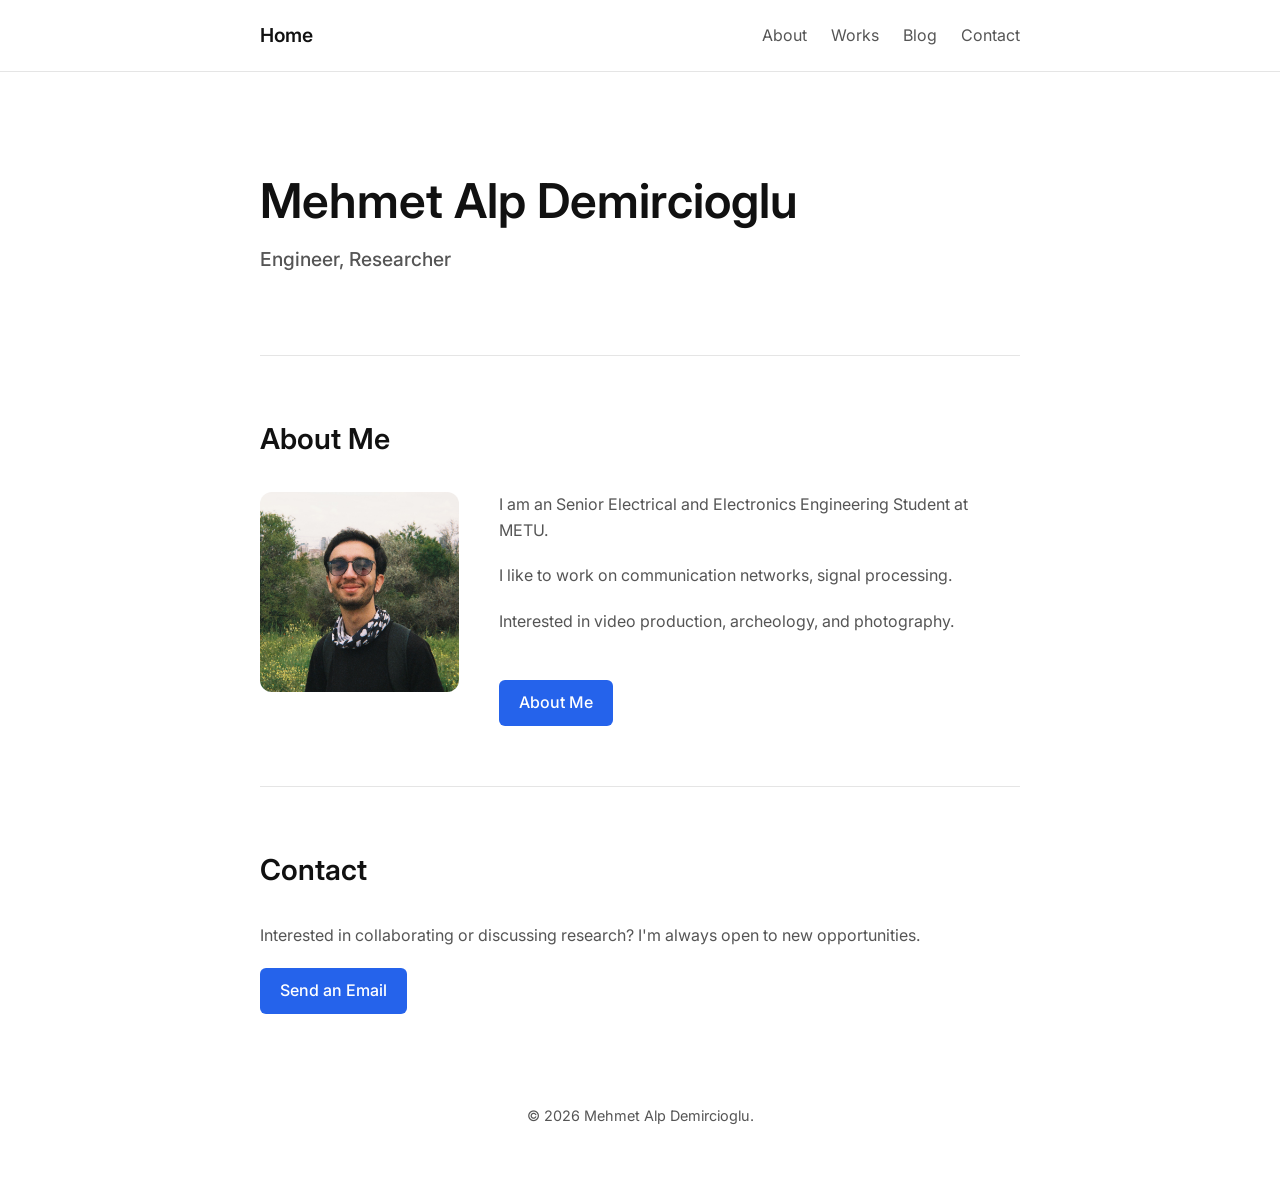
==== index.html @ d918d43d "feat: initialize personal portfolio website with home, about, works, and blog pages" ====
<!DOCTYPE html>
<html lang="en">

<head>
    <meta charset="UTF-8">
    <meta name="viewport" content="width=device-width, initial-scale=1.0">
    <title>Mehmet Alp Demircioglu | Portfolio</title>
    <!-- We use Inter font for a clean, professional look -->
    <link href="https://fonts.googleapis.com/css2?family=Inter:wght@400;500;600&display=swap" rel="stylesheet">
    <link rel="stylesheet" href="style.css">
</head>

<body>
    <header class="navbar">
        <div class="container">
            <div class="logo"><a href="index.html" style="color: inherit; text-decoration: none;">Home</a></div>
            <nav class="nav-links">
                <a href="about.html">About</a>
                <a href="works.html">Works</a>
                <a href="blog.html">Blog</a>
                <a href="index.html#contact">Contact</a>
            </nav>
        </div>
    </header>

    <main class="container">
        <!-- HERO SECTION -->
        <section id="hero" class="hero">
            <h1>Mehmet Alp Demircioglu</h1>
            <p class="subtitle">Engineer, Researcher</p>
        </section>

        <!-- ABOUT SECTION -->
        <section id="about" class="section">
            <h2>About Me</h2>
            <div class="about-content">
                <!-- Change the src to point to your own image -->
                <img src="assets/profile.jpg" alt="Profile Picture" class="profile-img">
                <div class="about-text">
                    <p>I am an Senior Electrical and Electronics Engineering Student at METU.</p>
                    <p>I like to work on communication networks, signal processing.</p>
                    <p>Interested in video production, archeology, and photography.</p>
                    <br>
                    <a href="about.html" class="btn">About Me</a>
                </div>
            </div>
        </section>
        <!-- CONTACT SECTION -->
        <section id="contact" class="section">
            <h2>Contact</h2>
            <p>Interested in collaborating or discussing research? I'm always open to new opportunities.</p>
            <a href="mailto:mehmetalpdemircioglu@gmail.com" class="btn">Send an Email</a>
        </section>
    </main>

    <footer>
        <p>&copy; 2026 Mehmet Alp Demircioglu.</p>
    </footer>

    <script src="script.js"></script>
</body>

</html>
---- style.css ----
/* --- VARIABLES (Edit these to change colors easily!) --- */
:root {
    --bg-color: #ffffff;
    --text-color: #111111;
    --text-secondary: #555555;
    --accent-color: #2563eb; /* Blue accent for buttons and links */
    --border-color: #e5e5e5;
    --font-family: 'Inter', sans-serif;
}

/* Dark mode auto-detection (Automatically switches based on user's OS preference) */
@media (prefers-color-scheme: dark) {
    :root {
        --bg-color: #121212;
        --text-color: #f5f5f5;
        --text-secondary: #a3a3a3;
        --accent-color: #60a5fa; /* Lighter blue for dark mode */
        --border-color: #2a2a2a;
    }
}

/* --- RESET & BASE STYLES --- */
* {
    box-sizing: border-box;
    margin: 0;
    padding: 0;
}

html {
    scroll-behavior: smooth;
}

body {
    background-color: var(--bg-color);
    color: var(--text-color);
    font-family: var(--font-family);
    line-height: 1.6;
}

/* --- LAYOUT --- */
.container {
    max-width: 800px; /* A clean, narrow layout for readability */
    margin: 0 auto;
    padding: 0 20px;
}

.section {
    padding: 60px 0;
    border-bottom: 1px solid var(--border-color);
}

.section:last-of-type {
    border-bottom: none;
}

/* --- TYPOGRAPHY --- */
h1, h2, h3 {
    font-weight: 600;
    margin-bottom: 15px;
    color: var(--text-color);
}

h2 {
    font-size: 1.8rem;
    margin-bottom: 30px;
}

p {
    margin-bottom: 20px;
    color: var(--text-secondary);
}

a {
    color: var(--accent-color);
    text-decoration: none;
}

a:hover {
    text-decoration: underline;
}

/* --- COMPONENTS --- */

/* Navbar */
.navbar {
    border-bottom: 1px solid var(--border-color);
    padding: 20px 0;
    position: sticky;
    top: 0;
    background-color: var(--bg-color);
    z-index: 10;
}

.navbar .container {
    display: flex;
    justify-content: space-between;
    align-items: center;
}

.logo {
    font-weight: 600;
    font-size: 1.2rem;
}

.nav-links a {
    margin-left: 20px;
    color: var(--text-secondary);
}

.nav-links a:hover {
    color: var(--text-color);
}

/* Buttons */
.btn {
    display: inline-block;
    padding: 10px 20px;
    background-color: var(--accent-color);
    color: #ffffff;
    border-radius: 6px;
    font-weight: 500;
    text-decoration: none;
    border: none;
    cursor: pointer;
}

.btn:hover {
    opacity: 0.9;
    text-decoration: none;
    color: #ffffff;
}

/* Hero Section */
.hero {
    padding: 100px 0 60px 0;
    text-align: left;
    border-bottom: 1px solid var(--border-color);
}

.hero h1 {
    font-size: 3rem;
    line-height: 1.2;
}

.hero .subtitle {
    font-size: 1.2rem;
    color: var(--text-secondary);
    font-weight: 500;
}

.hero .description {
    font-size: 1.1rem;
    max-width: 600px;
}

/* About Section */
.about-content {
    display: flex;
    gap: 40px;
    align-items: flex-start;
}

.profile-img {
    width: 200px;
    height: 200px;
    object-fit: cover;
    border-radius: 12px;
}

/* Works Section */
.works-grid {
    display: grid;
    grid-template-columns: 1fr 1fr;
    gap: 30px;
}

.project-card {
    border: 1px solid var(--border-color);
    border-radius: 8px;
    padding: 20px;
    background-color: transparent;
}

.project-card img {
    width: 100%;
    height: 180px;
    object-fit: cover;
    border-radius: 6px;
    margin-bottom: 15px;
}

.project-card h3 {
    font-size: 1.2rem;
    margin-bottom: 10px;
}

/* Footer */
footer {
    text-align: center;
    padding: 30px 0;
    color: var(--text-secondary);
    font-size: 0.9rem;
}

/* --- RESPONSIVE DESIGN (For mobile phones) --- */
@media (max-width: 768px) {
    .about-content {
        flex-direction: column;
    }
    
    .works-grid {
        grid-template-columns: 1fr;
    }
    
    .hero h1 {
        font-size: 2.2rem;
    }
}
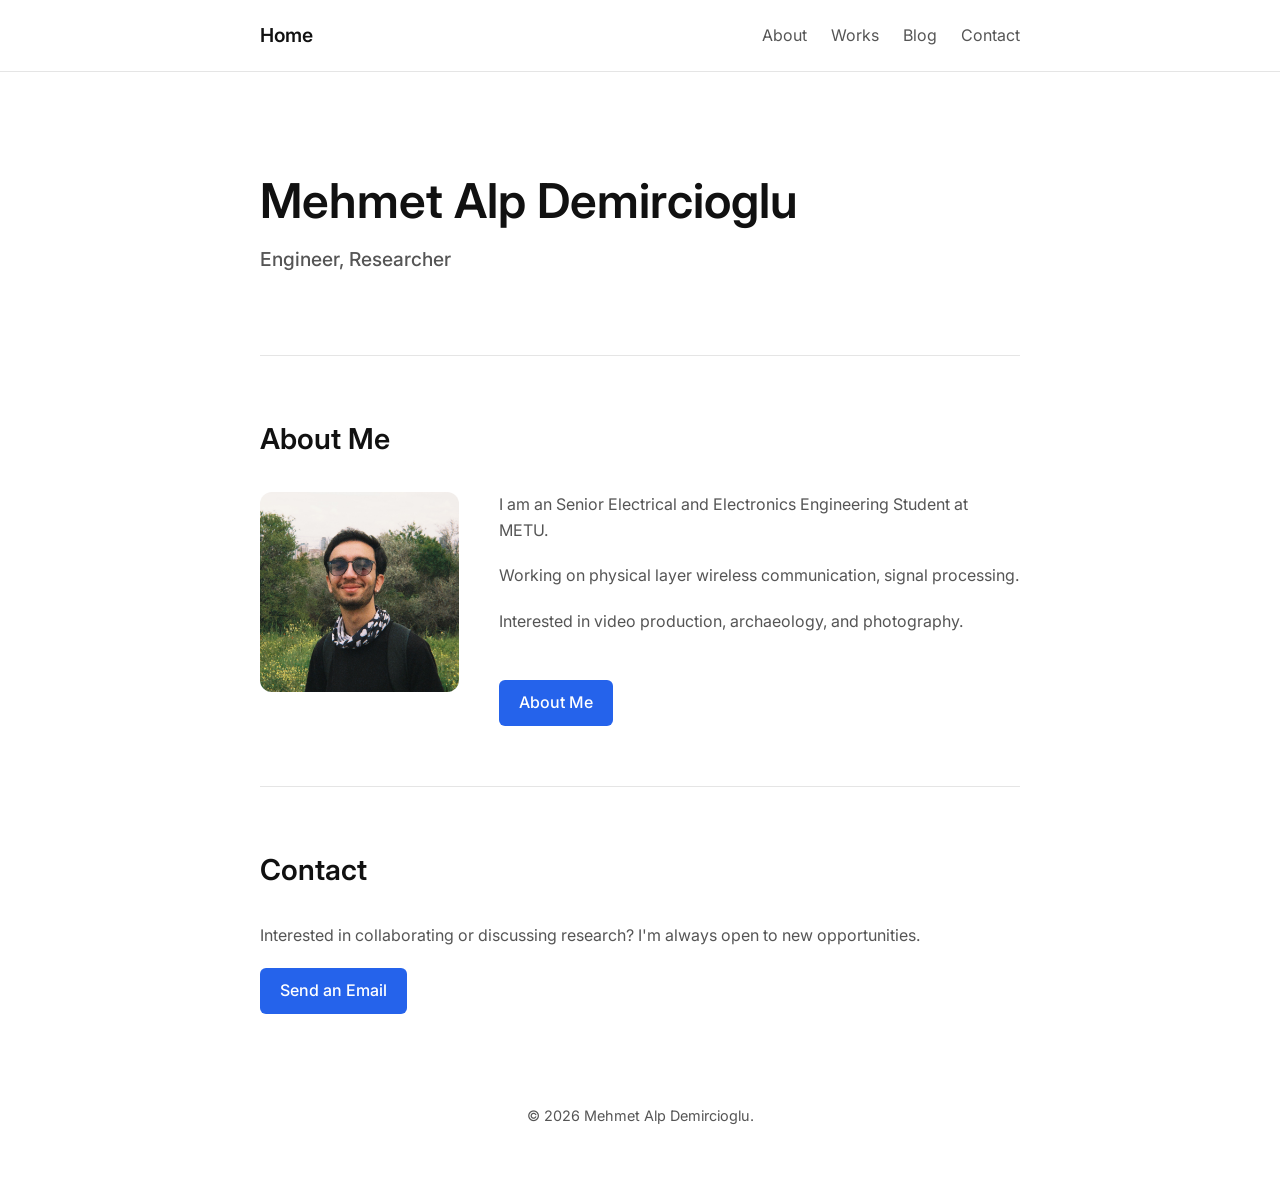
==== commit 38343895: "fixation fixation" ====
--- a/index.html
+++ b/index.html
@@ -38,8 +38,8 @@
                 <img src="assets/profile.jpg" alt="Profile Picture" class="profile-img">
                 <div class="about-text">
                     <p>I am an Senior Electrical and Electronics Engineering Student at METU.</p>
-                    <p>I like to work on communication networks, signal processing.</p>
-                    <p>Interested in video production, archeology, and photography.</p>
+                    <p>Working on physical layer wireless communication, signal processing.</p>
+                    <p>Interested in video production, archaeology, and photography.</p>
                     <br>
                     <a href="about.html" class="btn">About Me</a>
                 </div>
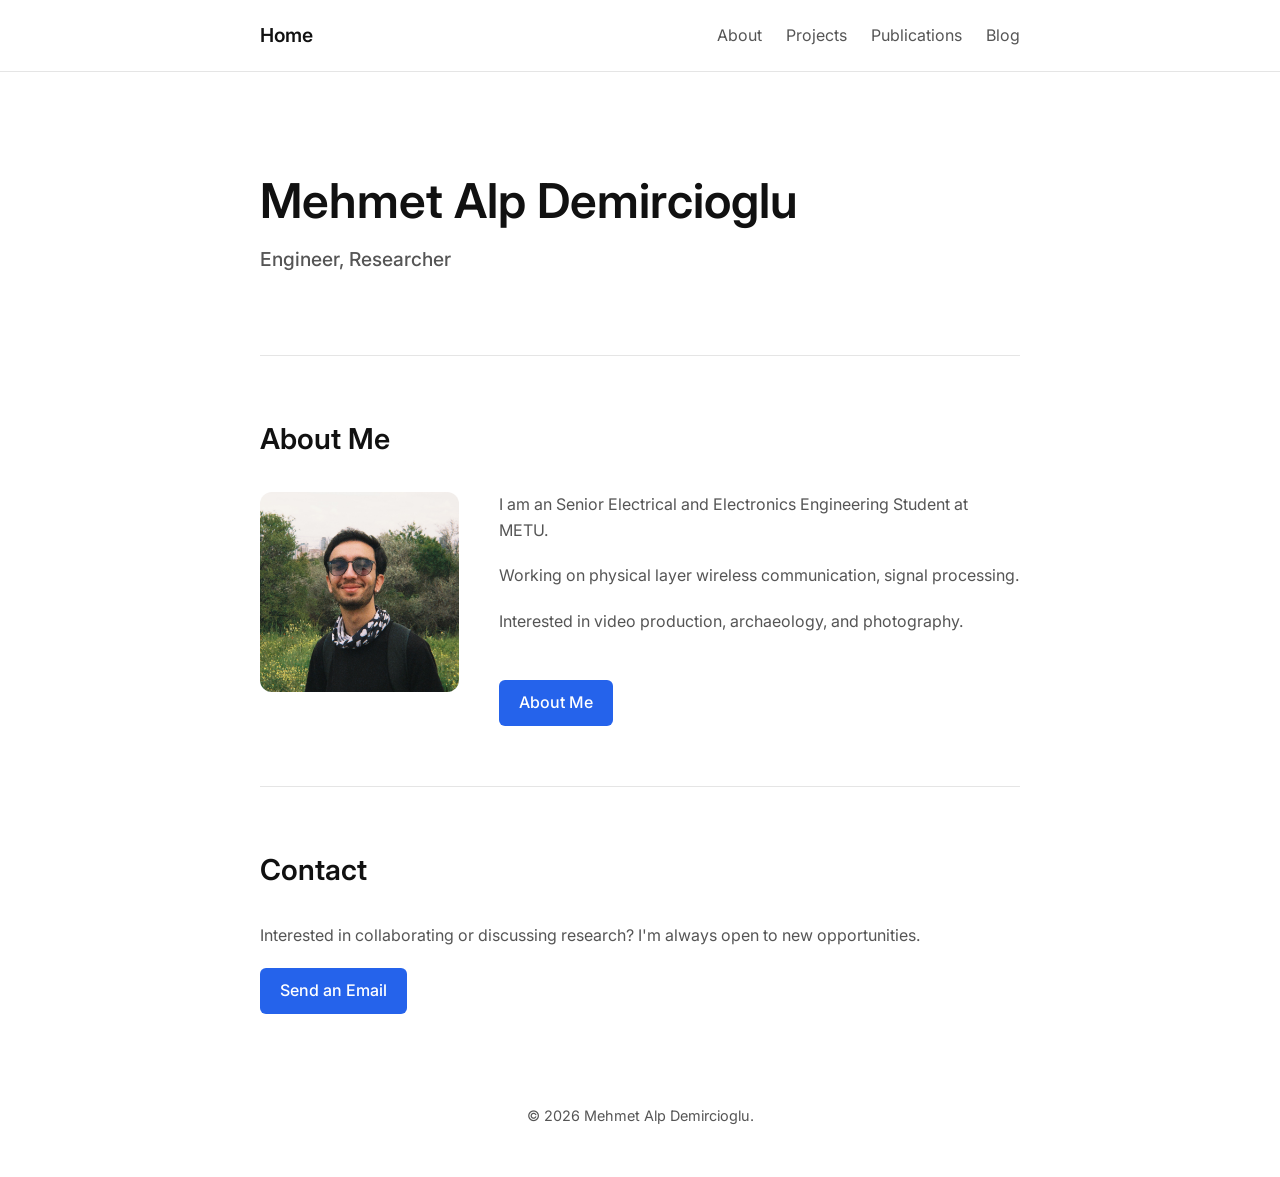
==== commit c3b2ce3c: "new" ====
--- a/index.html
+++ b/index.html
@@ -16,9 +16,9 @@
             <div class="logo"><a href="index.html" style="color: inherit; text-decoration: none;">Home</a></div>
             <nav class="nav-links">
                 <a href="about.html">About</a>
-                <a href="works.html">Works</a>
+                <a href="projects.html">Projects</a>
+                <a href="publications.html">Publications</a>
                 <a href="blog.html">Blog</a>
-                <a href="index.html#contact">Contact</a>
             </nav>
         </div>
     </header>
